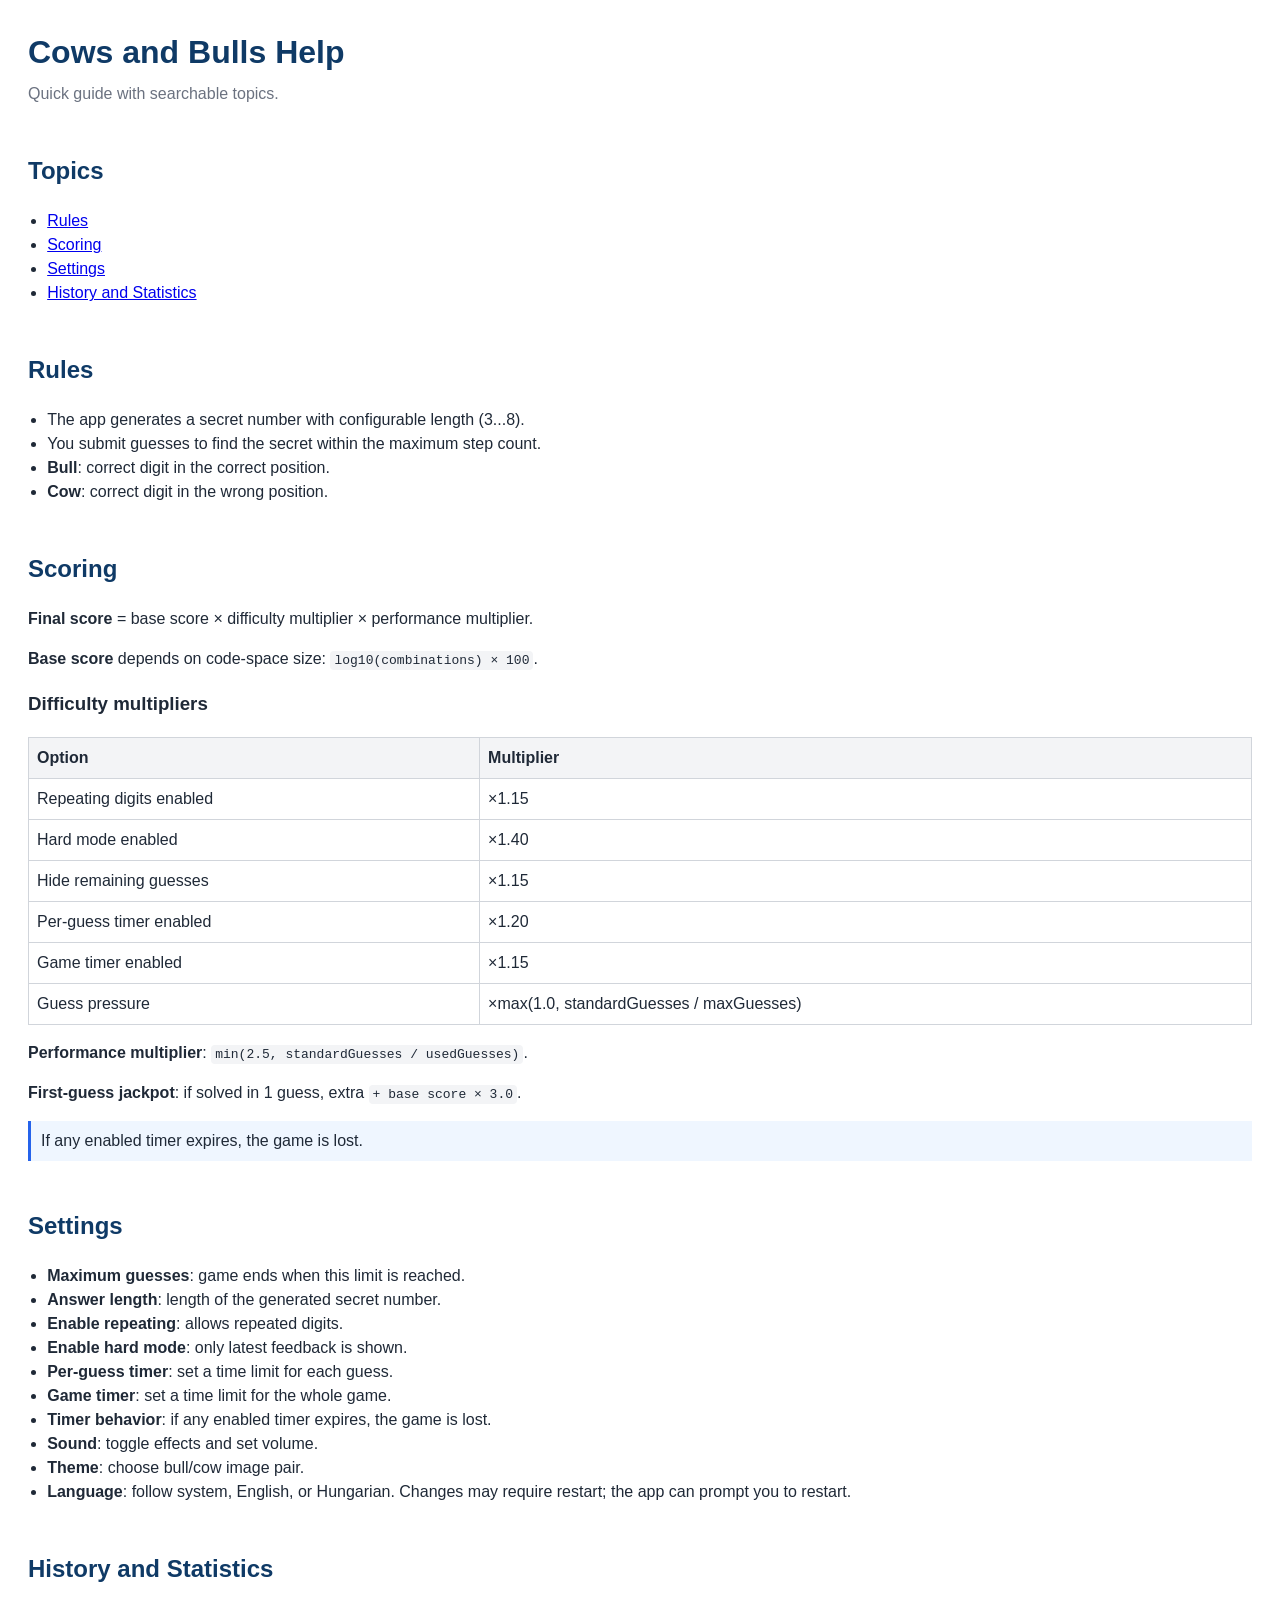
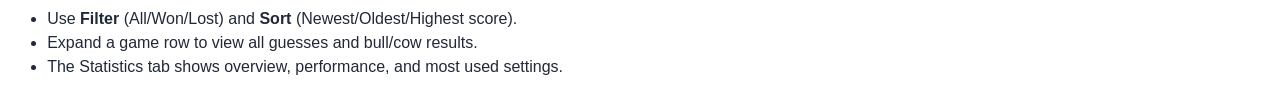
==== CowsAndBulls/Help/en.lproj/index.html @ 23c0cfa2 "version 1.8, Sounds, timed gameplay, new scoring system" ====
<!doctype html>
<html lang="en">
<head>
    <meta charset="utf-8">
    <meta name="AppleTitle" content="Cows and Bulls Help">
    <meta name="AppleIcon" content="AppIcon">
    <meta name="keywords" content="cows and bulls,help,rules,scoring,history,settings,hard mode,repeating,tips">
    <title>Cows and Bulls Help</title>
    <link rel="stylesheet" href="../style.css">
</head>
<body>
    <a name="index"></a>
    <h1>Cows and Bulls Help</h1>
    <p class="subtitle">Quick guide with searchable topics.</p>

    <div class="section">
        <h2>Topics</h2>
        <ul>
            <li><a href="#rules">Rules</a></li>
            <li><a href="#scoring">Scoring</a></li>
            <li><a href="#settings">Settings</a></li>
            <li><a href="#history">History and Statistics</a></li>
        </ul>
    </div>

    <div class="section" id="rules">
        <h2>Rules</h2>
        <ul>
            <li>The app generates a secret number with configurable length (3...8).</li>
            <li>You submit guesses to find the secret within the maximum step count.</li>
            <li><strong>Bull</strong>: correct digit in the correct position.</li>
            <li><strong>Cow</strong>: correct digit in the wrong position.</li>
        </ul>
    </div>

    <div class="section" id="scoring">
        <h2>Scoring</h2>
        <p><strong>Final score</strong> = base score × difficulty multiplier × performance multiplier.</p>
        <p><strong>Base score</strong> depends on code-space size: <code>log10(combinations) × 100</code>.</p>

        <h3>Difficulty multipliers</h3>
        <table>
            <tr><th>Option</th><th>Multiplier</th></tr>
            <tr><td>Repeating digits enabled</td><td>×1.15</td></tr>
            <tr><td>Hard mode enabled</td><td>×1.40</td></tr>
            <tr><td>Hide remaining guesses</td><td>×1.15</td></tr>
            <tr><td>Per-guess timer enabled</td><td>×1.20</td></tr>
            <tr><td>Game timer enabled</td><td>×1.15</td></tr>
            <tr><td>Guess pressure</td><td>×max(1.0, standardGuesses / maxGuesses)</td></tr>
        </table>

        <p><strong>Performance multiplier</strong>: <code>min(2.5, standardGuesses / usedGuesses)</code>.</p>
        <p><strong>First-guess jackpot</strong>: if solved in 1 guess, extra <code>+ base score × 3.0</code>.</p>
        <p class="note">If any enabled timer expires, the game is lost.</p>
    </div>

    <div class="section" id="settings">
        <h2>Settings</h2>
        <ul>
            <li><strong>Maximum guesses</strong>: game ends when this limit is reached.</li>
            <li><strong>Answer length</strong>: length of the generated secret number.</li>
            <li><strong>Enable repeating</strong>: allows repeated digits.</li>
            <li><strong>Enable hard mode</strong>: only latest feedback is shown.</li>
            <li><strong>Per-guess timer</strong>: set a time limit for each guess.</li>
            <li><strong>Game timer</strong>: set a time limit for the whole game.</li>
            <li><strong>Timer behavior</strong>: if any enabled timer expires, the game is lost.</li>
            <li><strong>Sound</strong>: toggle effects and set volume.</li>
            <li><strong>Theme</strong>: choose bull/cow image pair.</li>
            <li><strong>Language</strong>: follow system, English, or Hungarian. Changes may require restart; the app can prompt you to restart.</li>
        </ul>
    </div>

    <div class="section" id="history">
        <h2>History and Statistics</h2>
        <ul>
            <li>Use <strong>Filter</strong> (All/Won/Lost) and <strong>Sort</strong> (Newest/Oldest/Highest score).</li>
            <li>Expand a game row to view all guesses and bull/cow results.</li>
            <li>The Statistics tab shows overview, performance, and most used settings.</li>
        </ul>
    </div>
</body>
</html>
---- CowsAndBulls/Help/style.css ----
body {
    font-family: -apple-system, BlinkMacSystemFont, "SF Pro Text", "Helvetica Neue", Arial, sans-serif;
    margin: 28px;
    line-height: 1.5;
    color: #1f2937;
}
h1, h2 {
    color: #0f3a66;
}
h1 {
    margin-bottom: 0.2em;
}
.subtitle {
    color: #6b7280;
    margin-top: 0;
}
.section {
    margin-top: 1.2rem;
    padding-top: 0.5rem;
}
ul {
    padding-left: 1.2rem;
}
table {
    border-collapse: collapse;
    width: 100%;
    margin-top: 0.5rem;
}
th, td {
    border: 1px solid #d1d5db;
    padding: 8px;
    text-align: left;
}
th {
    background: #f3f4f6;
}
.note {
    background: #eff6ff;
    border-left: 3px solid #2563eb;
    padding: 8px 10px;
    margin: 0.75rem 0;
}
code {
    background: #f3f4f6;
    padding: 2px 4px;
    border-radius: 4px;
}
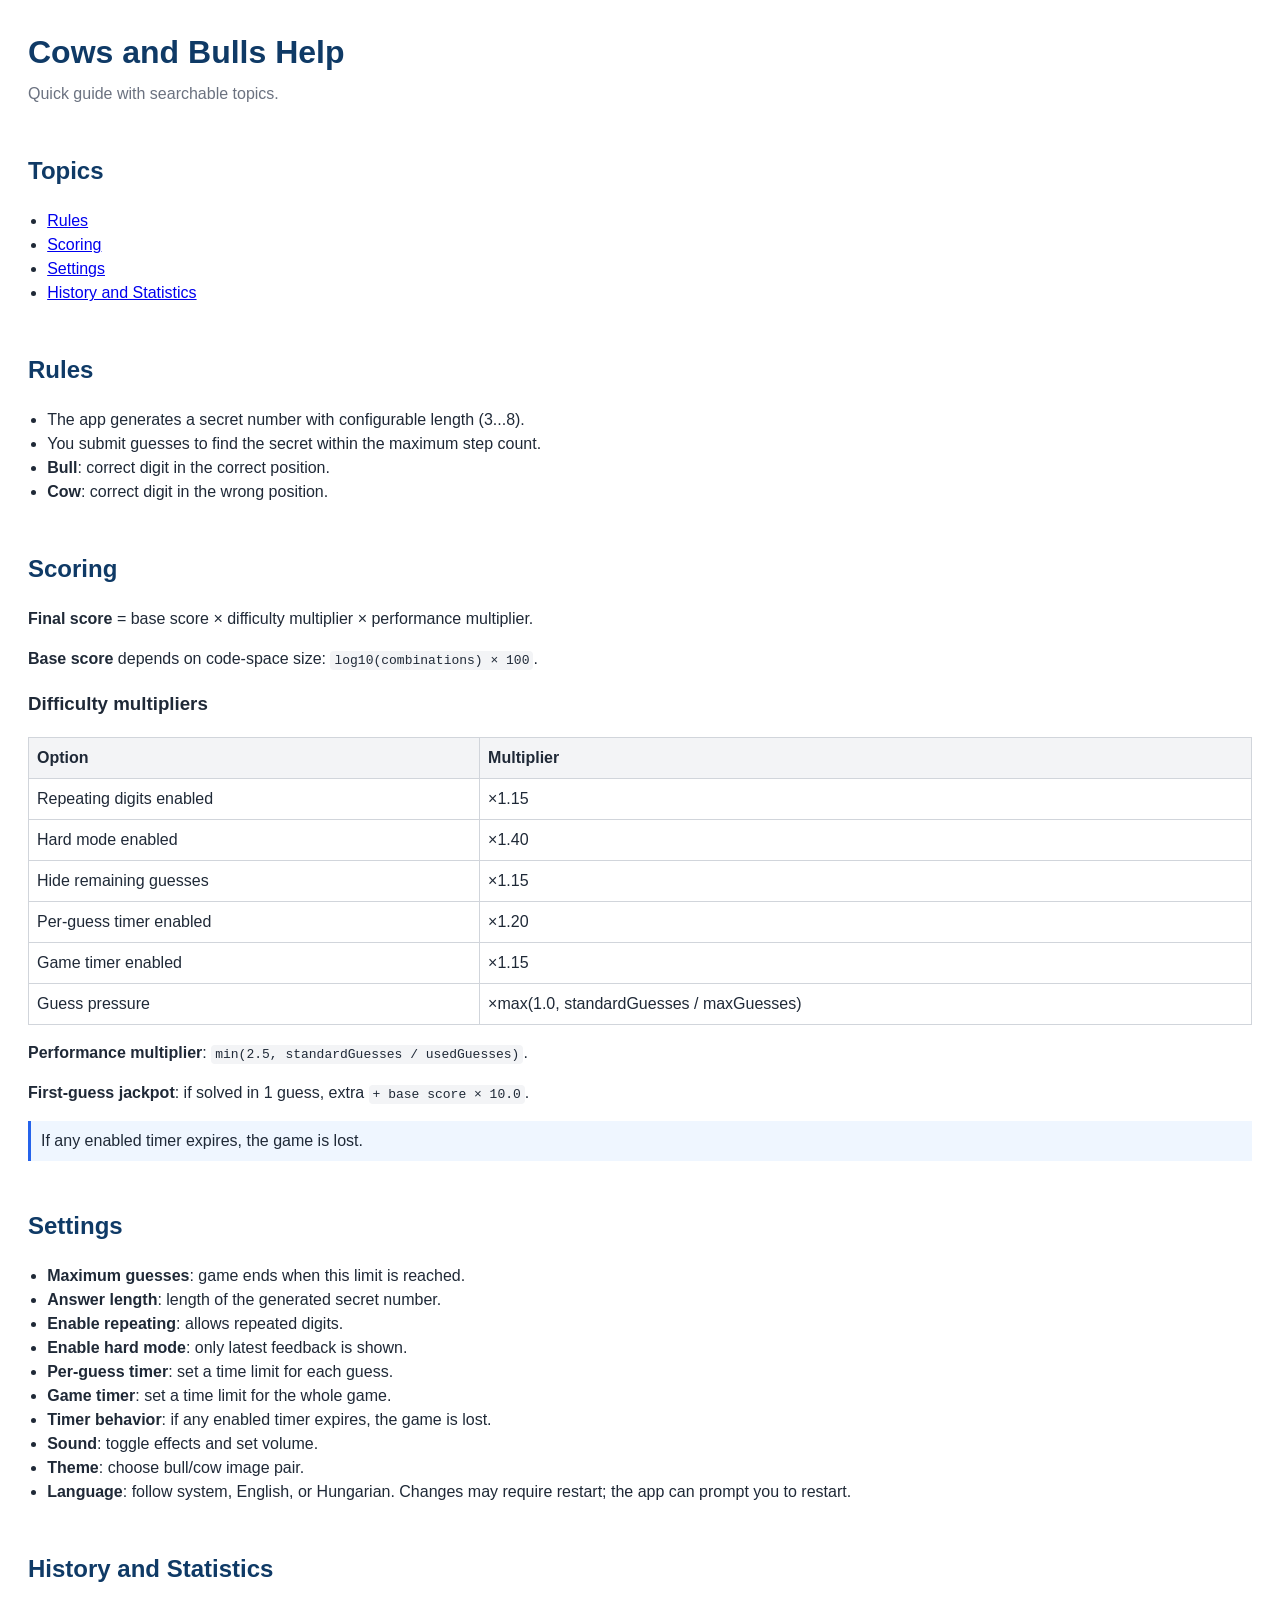
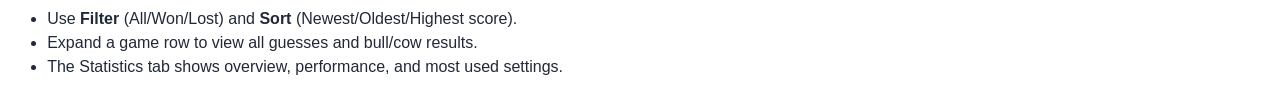
==== commit 8289ae60: "1.9 Testing, bug fixes based on testing" ====
--- a/CowsAndBulls/Help/en.lproj/index.html
+++ b/CowsAndBulls/Help/en.lproj/index.html
@@ -50,7 +50,7 @@
         </table>
 
         <p><strong>Performance multiplier</strong>: <code>min(2.5, standardGuesses / usedGuesses)</code>.</p>
-        <p><strong>First-guess jackpot</strong>: if solved in 1 guess, extra <code>+ base score × 3.0</code>.</p>
+        <p><strong>First-guess jackpot</strong>: if solved in 1 guess, extra <code>+ base score × 10.0</code>.</p>
         <p class="note">If any enabled timer expires, the game is lost.</p>
     </div>
 
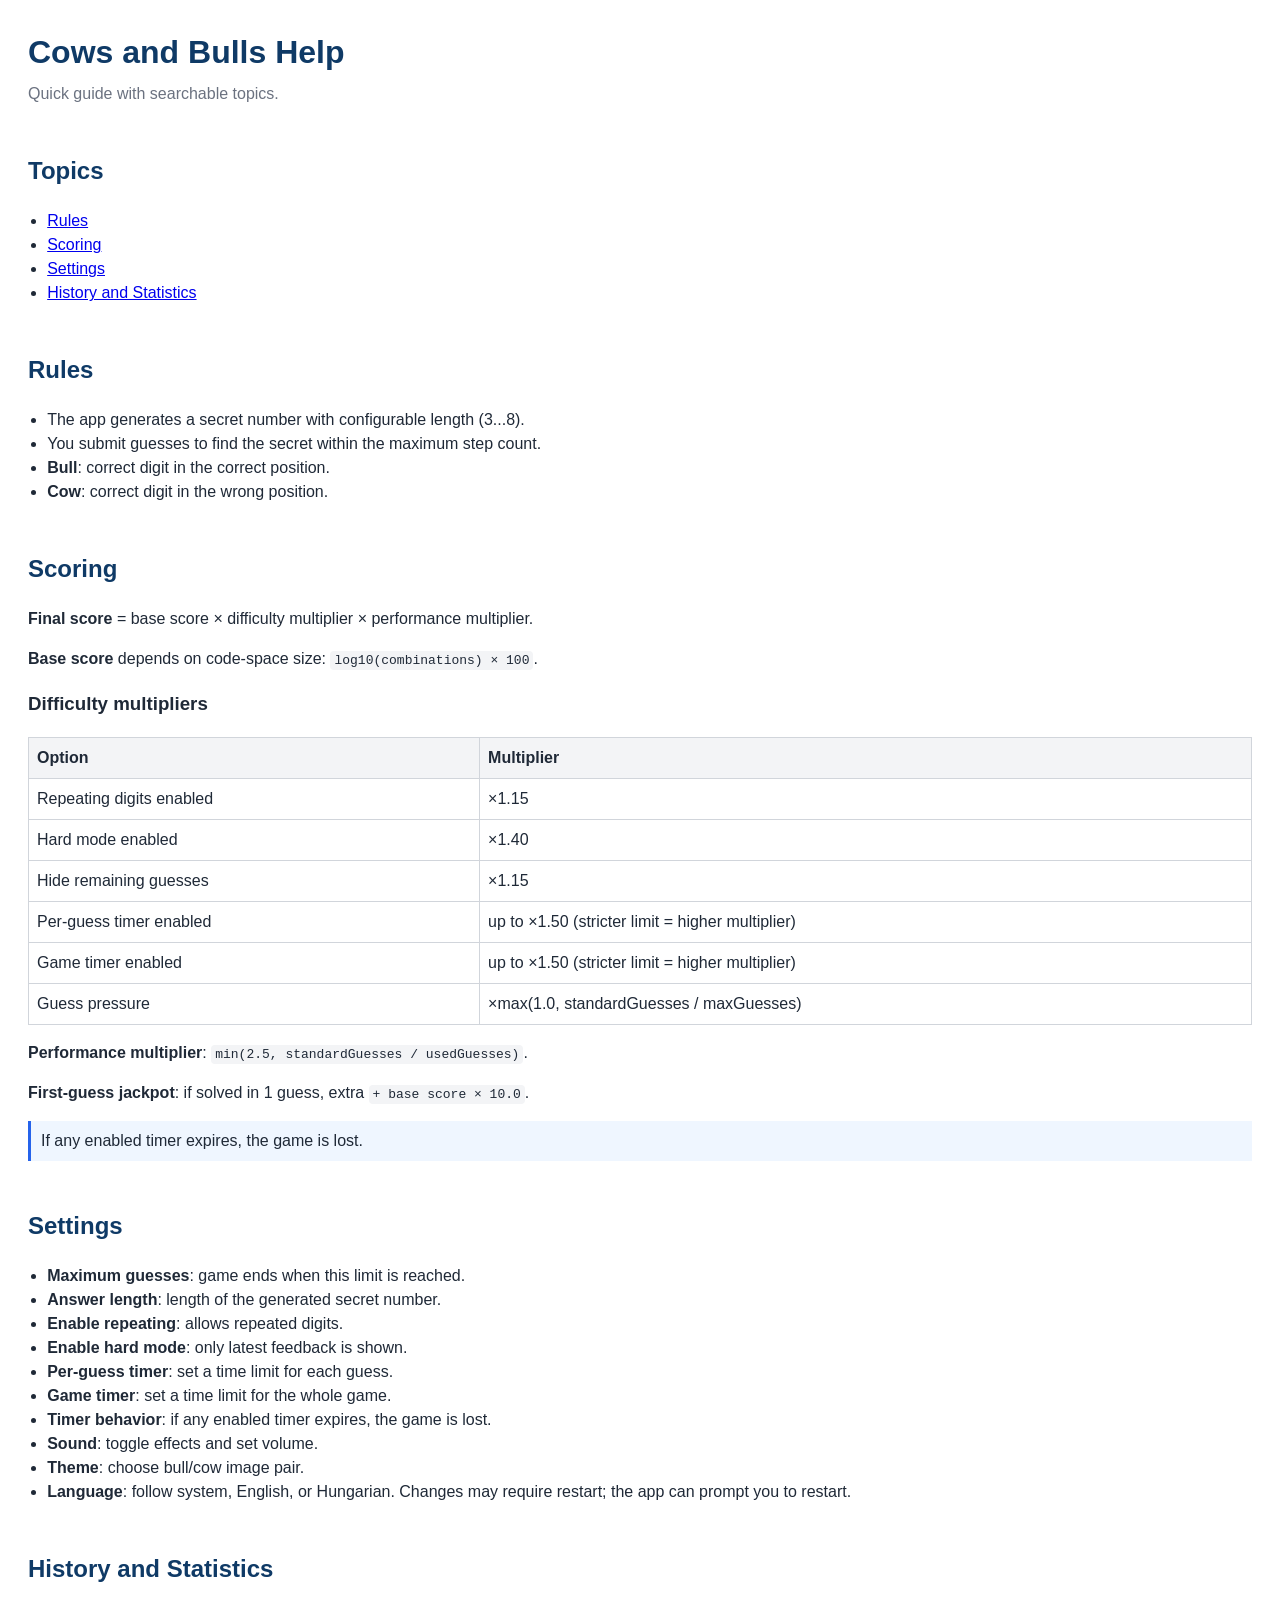
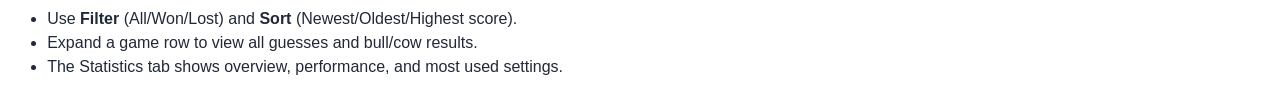
==== commit 797dc088: "19.2, bug fixes, minor tweaks in logic, pause" ====
--- a/CowsAndBulls/Help/en.lproj/index.html
+++ b/CowsAndBulls/Help/en.lproj/index.html
@@ -44,8 +44,8 @@
             <tr><td>Repeating digits enabled</td><td>×1.15</td></tr>
             <tr><td>Hard mode enabled</td><td>×1.40</td></tr>
             <tr><td>Hide remaining guesses</td><td>×1.15</td></tr>
-            <tr><td>Per-guess timer enabled</td><td>×1.20</td></tr>
-            <tr><td>Game timer enabled</td><td>×1.15</td></tr>
+            <tr><td>Per-guess timer enabled</td><td>up to ×1.50 (stricter limit = higher multiplier)</td></tr>
+            <tr><td>Game timer enabled</td><td>up to ×1.50 (stricter limit = higher multiplier)</td></tr>
             <tr><td>Guess pressure</td><td>×max(1.0, standardGuesses / maxGuesses)</td></tr>
         </table>
 
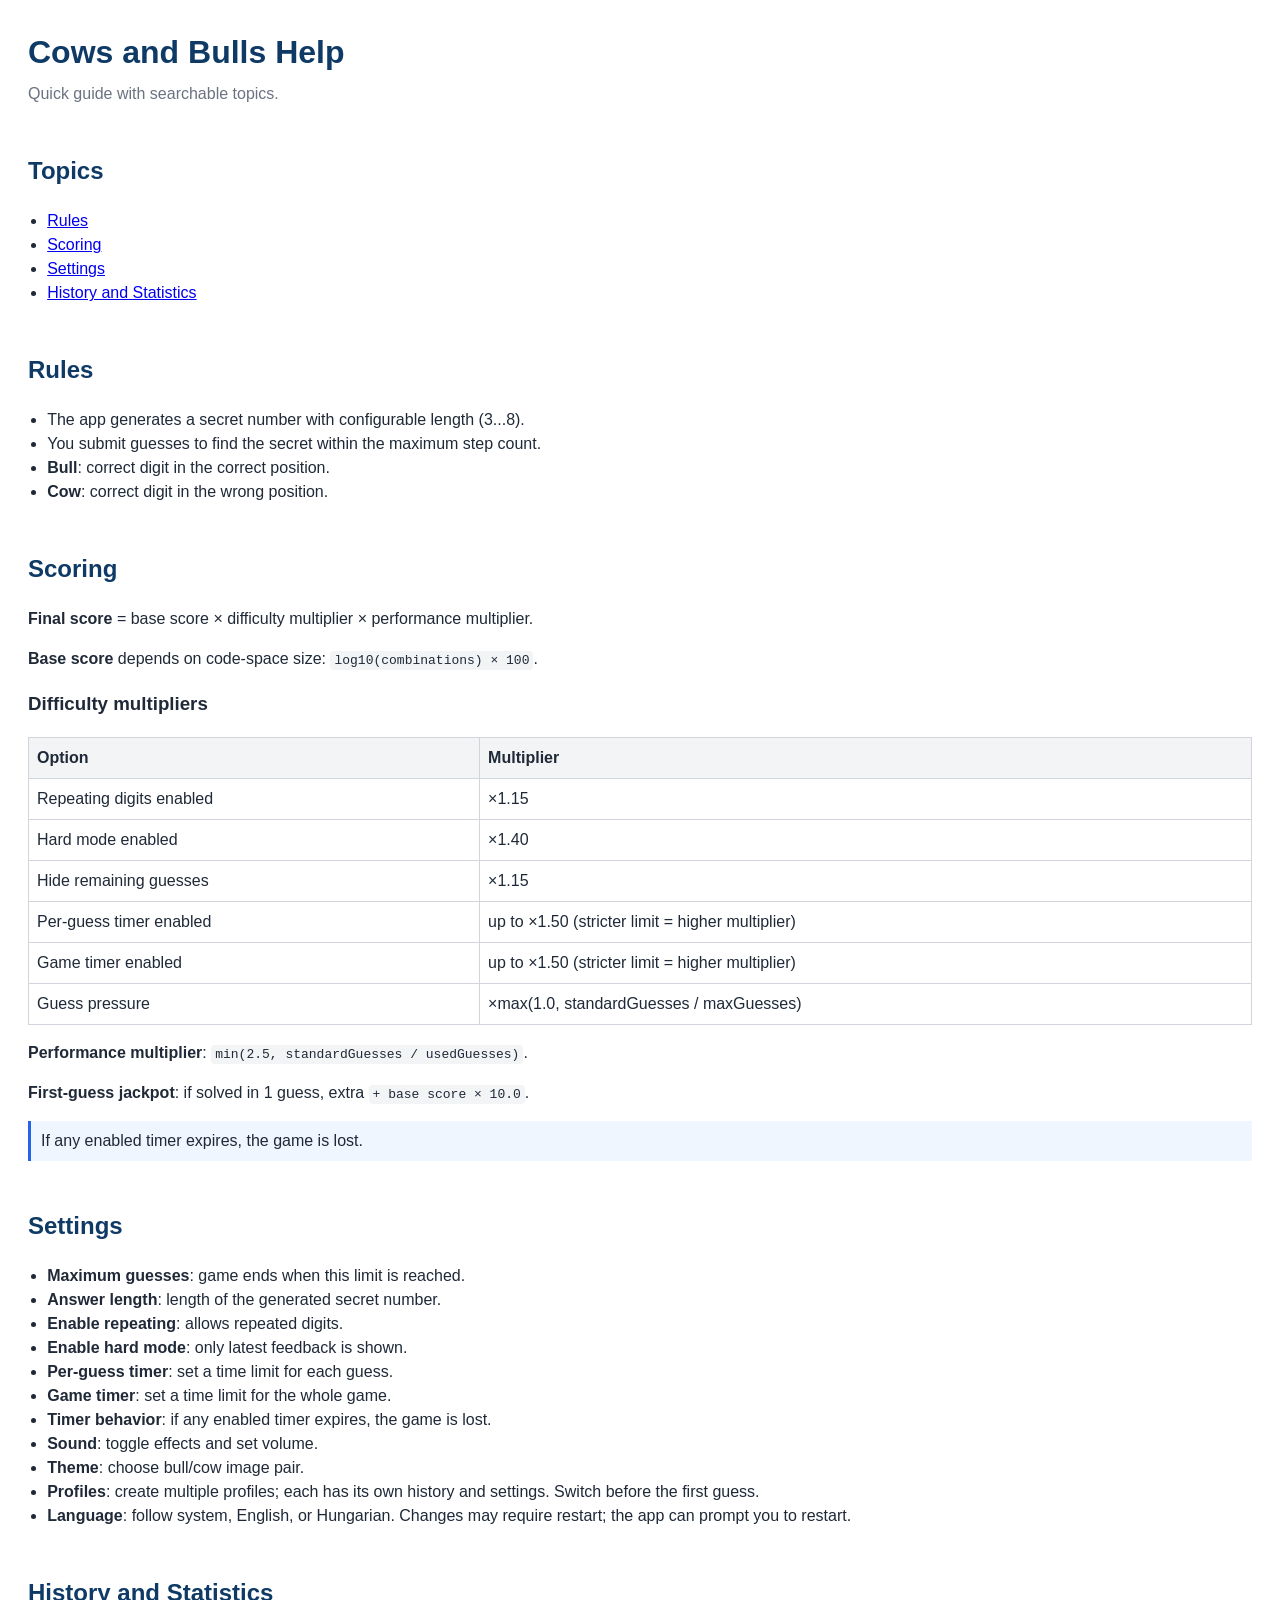
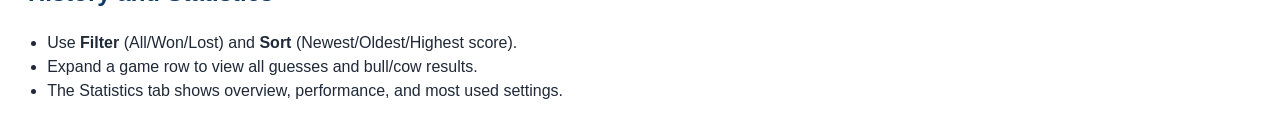
==== commit 8f9f360e: "2.1" ====
--- a/CowsAndBulls/Help/en.lproj/index.html
+++ b/CowsAndBulls/Help/en.lproj/index.html
@@ -66,6 +66,7 @@
             <li><strong>Timer behavior</strong>: if any enabled timer expires, the game is lost.</li>
             <li><strong>Sound</strong>: toggle effects and set volume.</li>
             <li><strong>Theme</strong>: choose bull/cow image pair.</li>
+            <li><strong>Profiles</strong>: create multiple profiles; each has its own history and settings. Switch before the first guess.</li>
             <li><strong>Language</strong>: follow system, English, or Hungarian. Changes may require restart; the app can prompt you to restart.</li>
         </ul>
     </div>
